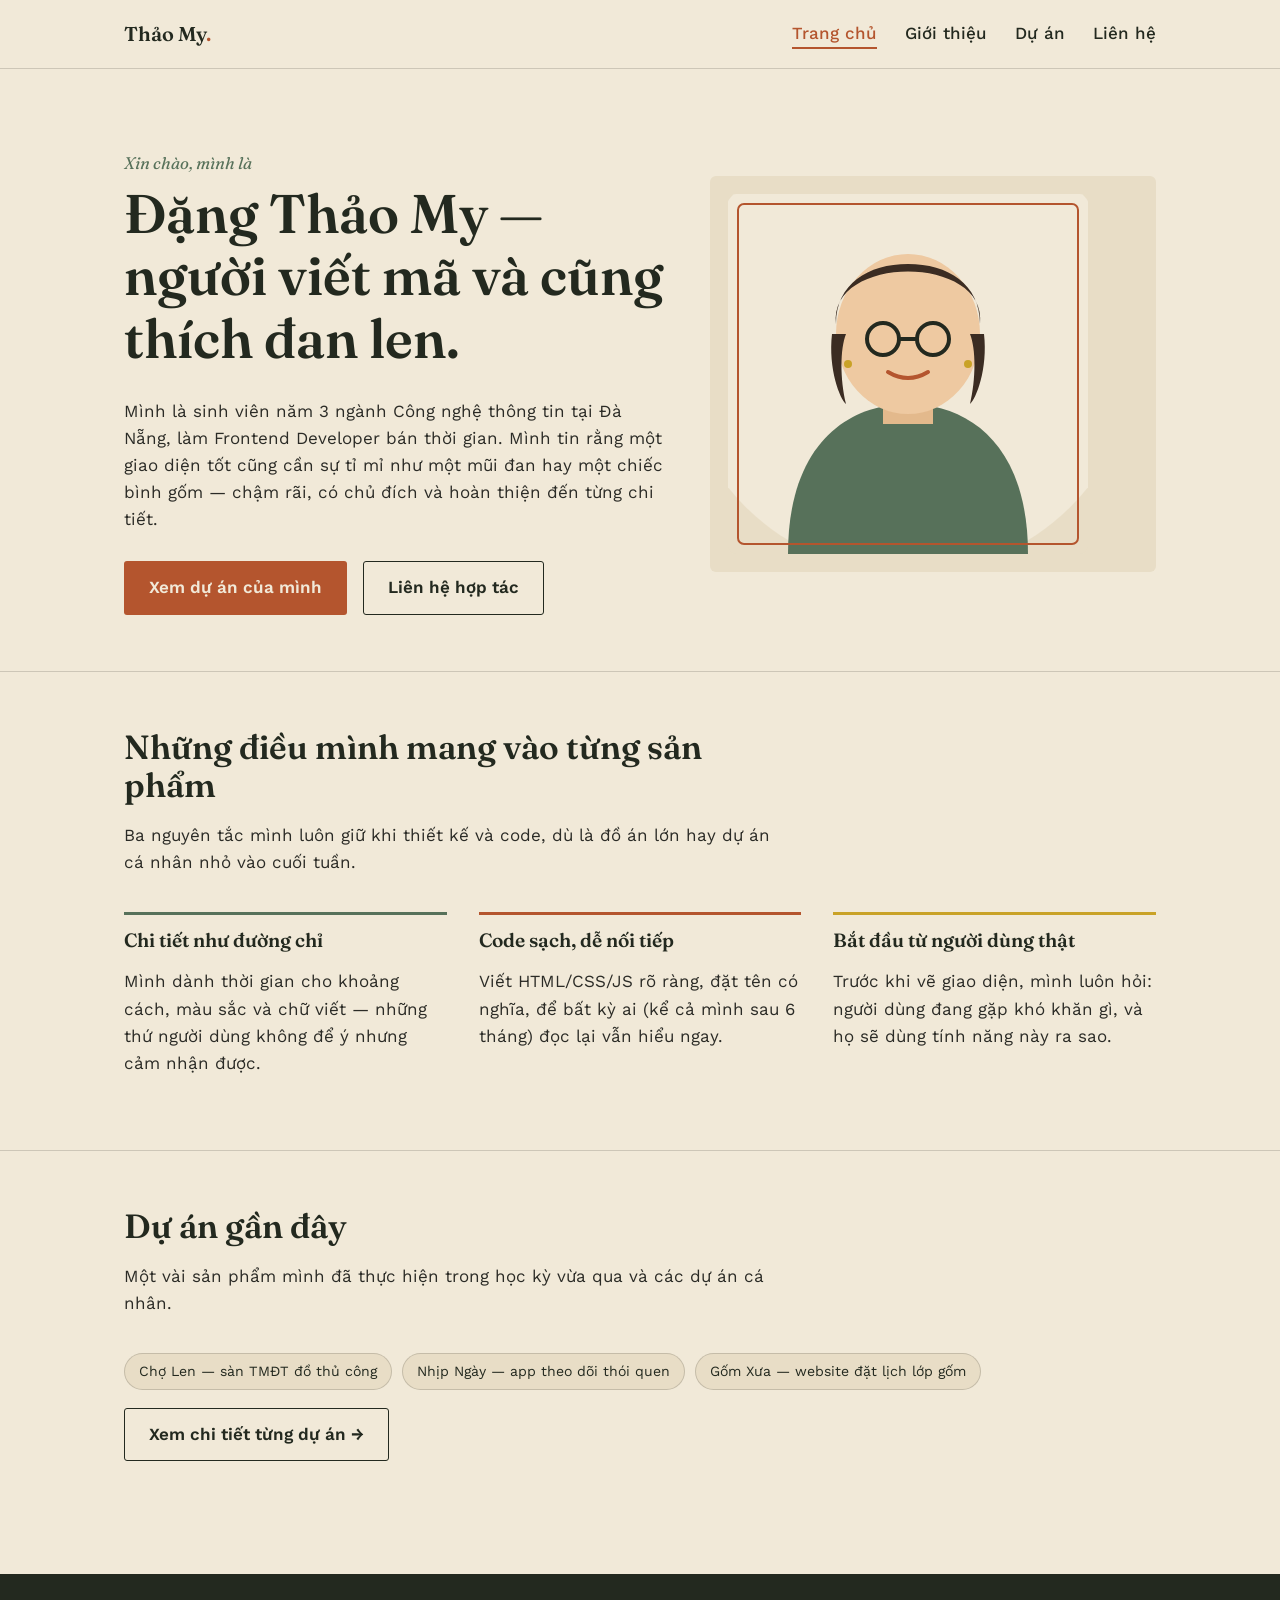
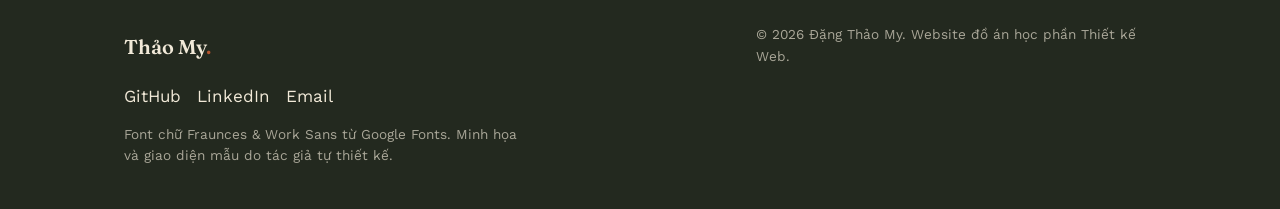
==== index.html @ 8a148832 "Add files via upload" ====
<!DOCTYPE html>
<html lang="vi">
<head>
  <meta charset="UTF-8">
  <meta name="viewport" content="width=device-width, initial-scale=1.0">
  <title>Đặng Thảo My — Frontend Developer &amp; UI Designer</title>
  <meta name="description" content="Hồ sơ cá nhân của Đặng Thảo My, Frontend Developer yêu thích kết hợp lập trình với thủ công.">
  <link rel="icon" type="image/svg+xml" href="images/favicon.svg">
  <link rel="preconnect" href="https://fonts.googleapis.com">
  <link href="https://fonts.googleapis.com/css2?family=Fraunces:wght@500;600&family=Work+Sans:wght@400;500;600&display=swap" rel="stylesheet">
  <link rel="stylesheet" href="css/style.css">
</head>
<body>

  <header class="site-header">
    <div class="wrap">
      <a href="index.html" class="brand">Thảo My<span>.</span></a>
      <nav class="main-nav" aria-label="Điều hướng chính">
        <ul>
          <li><a href="index.html" aria-current="page">Trang chủ</a></li>
          <li><a href="about.html">Giới thiệu</a></li>
          <li><a href="projects.html">Dự án</a></li>
          <li><a href="contact.html">Liên hệ</a></li>
        </ul>
      </nav>
    </div>
  </header>

  <main>
    <section class="hero">
      <div class="wrap">
        <div>
          <p class="hero-eyebrow">Xin chào, mình là</p>
          <h1>Đặng Thảo My — người viết mã và cũng thích đan len.</h1>
          <p>Mình là sinh viên năm 3 ngành Công nghệ thông tin tại Đà Nẵng, làm Frontend Developer bán thời gian. Mình tin rằng một giao diện tốt cũng cần sự tỉ mỉ như một mũi đan hay một chiếc bình gốm — chậm rãi, có chủ đích và hoàn thiện đến từng chi tiết.</p>
          <div class="hero-actions">
            <a href="projects.html" class="btn btn-primary">Xem dự án của mình</a>
            <a href="contact.html" class="btn btn-outline">Liên hệ hợp tác</a>
          </div>
        </div>
        <div class="hero-figure">
          <img src="images/avatar.svg" alt="Minh họa chân dung cách điệu của Đặng Thảo My" width="360" height="360">
        </div>
      </div>
    </section>

    <hr class="section-divider">

    <section>
      <div class="wrap">
        <div class="section-head">
          <h2>Những điều mình mang vào từng sản phẩm</h2>
          <p>Ba nguyên tắc mình luôn giữ khi thiết kế và code, dù là đồ án lớn hay dự án cá nhân nhỏ vào cuối tuần.</p>
        </div>
        <div class="highlight-grid">
          <article>
            <h3>Chi tiết như đường chỉ</h3>
            <p>Mình dành thời gian cho khoảng cách, màu sắc và chữ viết — những thứ người dùng không để ý nhưng cảm nhận được.</p>
          </article>
          <article>
            <h3>Code sạch, dễ nối tiếp</h3>
            <p>Viết HTML/CSS/JS rõ ràng, đặt tên có nghĩa, để bất kỳ ai (kể cả mình sau 6 tháng) đọc lại vẫn hiểu ngay.</p>
          </article>
          <article>
            <h3>Bắt đầu từ người dùng thật</h3>
            <p>Trước khi vẽ giao diện, mình luôn hỏi: người dùng đang gặp khó khăn gì, và họ sẽ dùng tính năng này ra sao.</p>
          </article>
        </div>
      </div>
    </section>

    <hr class="section-divider">

    <section>
      <div class="wrap">
        <div class="section-head">
          <h2>Dự án gần đây</h2>
          <p>Một vài sản phẩm mình đã thực hiện trong học kỳ vừa qua và các dự án cá nhân.</p>
        </div>
        <ul class="tag-row">
          <li>Chợ Len — sàn TMĐT đồ thủ công</li>
          <li>Nhịp Ngày — app theo dõi thói quen</li>
          <li>Gốm Xưa — website đặt lịch lớp gốm</li>
        </ul>
        <p><a href="projects.html" class="btn btn-outline">Xem chi tiết từng dự án →</a></p>
      </div>
    </section>
  </main>

  <footer class="site-footer">
    <div class="wrap">
      <div>
        <p class="brand" style="color:var(--paper)">Thảo My<span>.</span></p>
        <ul class="footer-social">
          <li><a href="https://github.com/" target="_blank" rel="noopener">GitHub</a></li>
          <li><a href="https://www.linkedin.com/" target="_blank" rel="noopener">LinkedIn</a></li>
          <li><a href="mailto:thaomy.dev@example.com">Email</a></li>
        </ul>
        <p class="footer-note">Font chữ Fraunces &amp; Work Sans từ Google Fonts. Minh họa và giao diện mẫu do tác giả tự thiết kế.</p>
      </div>
      <p class="footer-note">© 2026 Đặng Thảo My. Website đồ án học phần Thiết kế Web.</p>
    </div>
  </footer>

</body>
</html>
---- css/style.css ----
/* =========================================================
   Xưởng số của Thảo My — stylesheet dùng chung cho 4 trang
   Font: Fraunces (tiêu đề) & Work Sans (nội dung) từ Google Fonts
   Nguồn font: https://fonts.google.com/specimen/Fraunces
               https://fonts.google.com/specimen/Work+Sans
   ========================================================= */

:root {
  /* -- Bảng màu -- */
  --ink: #23291f;       /* chữ đậm, nền tối */
  --paper: #f1e9d8;     /* nền giấy ấm */
  --paper-soft: #e8ddc6;/* nền phụ, viền */
  --clay: #b4552e;      /* điểm nhấn chính — màu đất nung */
  --moss: #57715a;      /* điểm nhấn phụ — màu lá/chỉ len */
  --thread: #c9a227;    /* điểm nhấn nhỏ — màu chỉ thêu */
  --charcoal: #2b2b26;  /* chữ thường */
  --line: rgba(43, 43, 38, 0.18);

  --serif: "Fraunces", "Georgia", serif;
  --sans: "Work Sans", "Segoe UI", sans-serif;

  --max-width: 1080px;
}

* { box-sizing: border-box; }

html {
  scroll-behavior: smooth;
}

body {
  margin: 0;
  background: var(--paper);
  color: var(--charcoal);
  font-family: var(--sans);
  font-size: 17px;
  line-height: 1.6;
  -webkit-font-smoothing: antialiased;
}

img { max-width: 100%; display: block; }

a {
  color: var(--clay);
  text-decoration: none;
}

:focus-visible {
  outline: 2px solid var(--moss);
  outline-offset: 3px;
}

.wrap {
  max-width: var(--max-width);
  margin: 0 auto;
  padding: 0 24px;
}

h1, h2, h3 {
  font-family: var(--serif);
  color: var(--ink);
  line-height: 1.15;
  margin: 0 0 0.5em;
  font-weight: 600;
}

h1 { font-size: clamp(2.1rem, 5vw, 3.4rem); }
h2 { font-size: clamp(1.5rem, 3.2vw, 2.1rem); }
h3 { font-size: 1.2rem; }

p { max-width: 68ch; }

/* ---------- Header & điều hướng ---------- */
.site-header {
  border-bottom: 1px solid var(--line);
  background: var(--paper);
  position: sticky;
  top: 0;
  z-index: 20;
}

.site-header .wrap {
  display: flex;
  align-items: center;
  justify-content: space-between;
  padding-top: 18px;
  padding-bottom: 18px;
  gap: 16px;
  flex-wrap: wrap;
}

.brand {
  font-family: var(--serif);
  font-size: 1.25rem;
  color: var(--ink);
  font-weight: 600;
}

.brand span { color: var(--clay); }

.main-nav ul {
  list-style: none;
  display: flex;
  gap: 28px;
  margin: 0;
  padding: 0;
}

.main-nav a {
  color: var(--ink);
  font-weight: 500;
  position: relative;
  padding: 4px 0;
}

.main-nav a::after {
  content: "";
  position: absolute;
  left: 0;
  bottom: -2px;
  width: 0;
  height: 2px;
  background: var(--clay);
  transition: width 0.2s ease;
}

.main-nav a:hover::after,
.main-nav a[aria-current="page"]::after {
  width: 100%;
}

.main-nav a[aria-current="page"] {
  color: var(--clay);
}

/* ---------- Hero (trang chủ) ---------- */
.hero {
  padding: 64px 0 56px;
}

.hero .wrap {
  display: grid;
  grid-template-columns: 1.1fr 0.9fr;
  gap: 40px;
  align-items: center;
}

.hero-eyebrow {
  font-family: var(--serif);
  font-style: italic;
  color: var(--moss);
  margin-bottom: 6px;
  font-size: 1.05rem;
}

.hero-actions {
  display: flex;
  gap: 16px;
  margin-top: 28px;
  flex-wrap: wrap;
}

.btn {
  display: inline-block;
  padding: 12px 24px;
  border-radius: 3px;
  font-weight: 600;
  border: 1px solid transparent;
}

.btn-primary {
  background: var(--clay);
  color: var(--paper);
}

.btn-primary:hover { background: #99451f; }

.btn-outline {
  border-color: var(--ink);
  color: var(--ink);
}

.btn-outline:hover {
  border-color: var(--clay);
  color: var(--clay);
}

.hero-figure {
  background: var(--paper-soft);
  border-radius: 6px;
  padding: 18px;
}

/* ---------- Khối nội dung chung ---------- */
section { padding: 56px 0; }

.section-divider {
  border: none;
  border-top: 1px solid var(--line);
  margin: 0;
}

.section-head {
  max-width: 60ch;
  margin-bottom: 36px;
}

.tag-row {
  display: flex;
  flex-wrap: wrap;
  gap: 10px;
  margin: 18px 0;
  padding: 0;
  list-style: none;
}

.tag-row li {
  border: 1px solid var(--line);
  padding: 6px 14px;
  border-radius: 20px;
  font-size: 0.88rem;
  color: var(--ink);
  background: var(--paper-soft);
}

/* ---------- Lưới kỹ năng / điểm nổi bật ---------- */
.highlight-grid {
  display: grid;
  grid-template-columns: repeat(3, 1fr);
  gap: 32px;
}

.highlight-grid article {
  border-top: 3px solid var(--moss);
  padding-top: 14px;
}

.highlight-grid article:nth-child(2) { border-top-color: var(--clay); }
.highlight-grid article:nth-child(3) { border-top-color: var(--thread); }

/* ---------- Dòng thời gian (about) ---------- */
.timeline {
  list-style: none;
  margin: 0;
  padding: 0;
  border-left: 2px solid var(--line);
}

.timeline li {
  position: relative;
  padding: 4px 0 32px 28px;
}

.timeline li::before {
  content: "";
  position: absolute;
  left: -7px;
  top: 8px;
  width: 12px;
  height: 12px;
  border-radius: 50%;
  background: var(--paper);
  border: 2px solid var(--clay);
}

.timeline time {
  display: block;
  font-family: var(--serif);
  font-style: italic;
  color: var(--moss);
  margin-bottom: 4px;
}

/* ---------- Danh mục dự án (kiểu sổ tay xưởng) ---------- */
.project-entry {
  display: grid;
  grid-template-columns: 0.85fr 1.15fr;
  gap: 36px;
  padding: 40px 0;
  align-items: center;
  border-bottom: 1px solid var(--line);
}

.project-entry:first-of-type { padding-top: 0; }

.project-entry:nth-child(even) { direction: rtl; }
.project-entry:nth-child(even) > * { direction: ltr; }

.project-no {
  font-family: var(--serif);
  color: var(--thread);
  font-style: italic;
  font-size: 1rem;
  display: block;
  margin-bottom: 6px;
}

.project-figure {
  background: var(--paper-soft);
  border-radius: 6px;
  padding: 14px;
}

.project-meta {
  display: flex;
  flex-wrap: wrap;
  gap: 8px;
  margin: 14px 0 18px;
  padding: 0;
  list-style: none;
  font-size: 0.85rem;
  color: var(--moss);
  font-weight: 600;
}

.project-meta li::after { content: "·"; margin-left: 8px; color: var(--line); }
.project-meta li:last-child::after { content: none; }

.project-links a {
  font-weight: 600;
  margin-right: 18px;
}

/* ---------- Liên hệ ---------- */
.contact-grid {
  display: grid;
  grid-template-columns: 1fr 1fr;
  gap: 48px;
}

.contact-form {
  display: grid;
  gap: 16px;
}

.contact-form label {
  display: block;
  font-weight: 600;
  margin-bottom: 6px;
  color: var(--ink);
}

.contact-form input,
.contact-form textarea {
  width: 100%;
  font-family: var(--sans);
  font-size: 1rem;
  padding: 10px 12px;
  border: 1px solid var(--line);
  border-radius: 4px;
  background: #fffdf8;
  color: var(--charcoal);
}

.contact-form textarea { resize: vertical; min-height: 130px; }

.contact-info ul {
  list-style: none;
  padding: 0;
  margin: 20px 0;
}

.contact-info li { margin-bottom: 14px; }

.contact-info .label {
  display: block;
  font-size: 0.82rem;
  text-transform: none;
  color: var(--moss);
  font-weight: 600;
  margin-bottom: 2px;
}

/* ---------- Chân trang ---------- */
.site-footer {
  border-top: 1px solid var(--line);
  background: var(--ink);
  color: var(--paper-soft);
  padding: 36px 0 28px;
  margin-top: 40px;
}

.site-footer .wrap {
  display: flex;
  justify-content: space-between;
  flex-wrap: wrap;
  gap: 18px;
  align-items: flex-start;
}

.site-footer a { color: var(--paper); }
.site-footer a:hover { color: var(--thread); }

.footer-note {
  font-size: 0.85rem;
  color: rgba(241, 233, 216, 0.65);
  max-width: 50ch;
}

.footer-social {
  display: flex;
  gap: 16px;
  list-style: none;
  padding: 0;
  margin: 0 0 10px;
}

/* ---------- Trang giới thiệu doanh thu / layout 2 cột ---------- */
.two-col {
  display: grid;
  grid-template-columns: 1fr 1fr;
  gap: 48px;
  align-items: start;
}

/* ---------- Responsive: điện thoại & máy tính bảng ---------- */
@media (max-width: 860px) {
  .hero .wrap,
  .two-col,
  .contact-grid {
    grid-template-columns: 1fr;
  }

  .hero-figure { order: -1; max-width: 280px; margin: 0 auto; }

  .highlight-grid { grid-template-columns: 1fr; gap: 28px; }

  .project-entry,
  .project-entry:nth-child(even) {
    grid-template-columns: 1fr;
    direction: ltr;
  }

  .project-figure { max-width: 320px; margin: 0 auto; }
}

@media (max-width: 600px) {
  .site-header .wrap { flex-direction: column; align-items: flex-start; gap: 10px; }
  .main-nav ul { gap: 18px; flex-wrap: wrap; }
  section { padding: 40px 0; }
  .site-footer .wrap { flex-direction: column; }
}
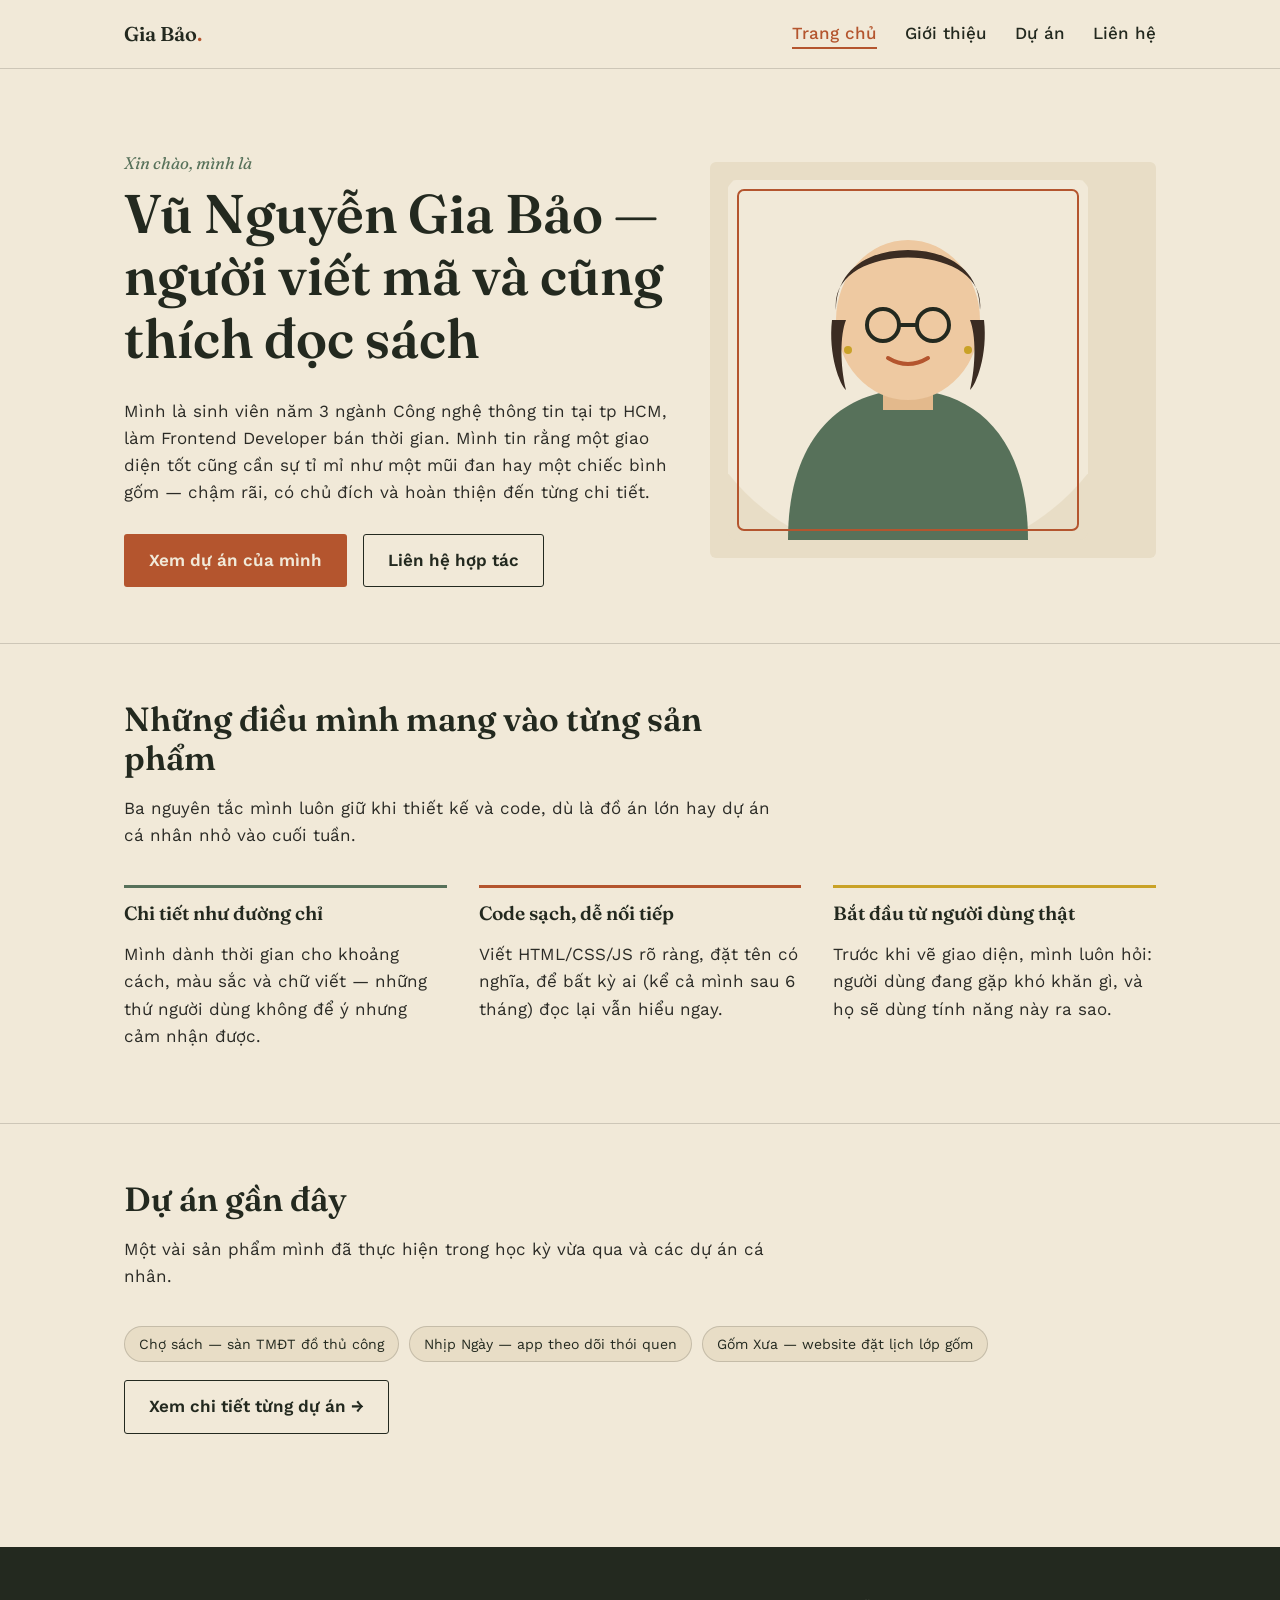
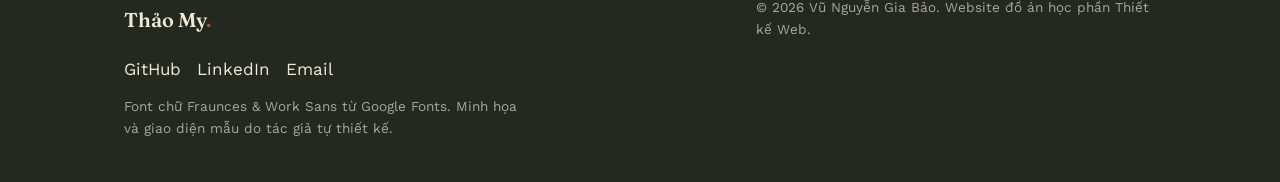
==== commit ca19075e: "Update index.html" ====
--- a/index.html
+++ b/index.html
@@ -3,7 +3,7 @@
 <head>
   <meta charset="UTF-8">
   <meta name="viewport" content="width=device-width, initial-scale=1.0">
-  <title>Đặng Thảo My — Frontend Developer &amp; UI Designer</title>
+  <title>Vũ Nguyễn Gia Bảo — Frontend Developer &amp; UI Designer</title>
   <meta name="description" content="Hồ sơ cá nhân của Đặng Thảo My, Frontend Developer yêu thích kết hợp lập trình với thủ công.">
   <link rel="icon" type="image/svg+xml" href="images/favicon.svg">
   <link rel="preconnect" href="https://fonts.googleapis.com">
@@ -14,7 +14,7 @@
 
   <header class="site-header">
     <div class="wrap">
-      <a href="index.html" class="brand">Thảo My<span>.</span></a>
+      <a href="index.html" class="brand">Gia Bảo<span>.</span></a>
       <nav class="main-nav" aria-label="Điều hướng chính">
         <ul>
           <li><a href="index.html" aria-current="page">Trang chủ</a></li>
@@ -31,8 +31,8 @@
       <div class="wrap">
         <div>
           <p class="hero-eyebrow">Xin chào, mình là</p>
-          <h1>Đặng Thảo My — người viết mã và cũng thích đan len.</h1>
-          <p>Mình là sinh viên năm 3 ngành Công nghệ thông tin tại Đà Nẵng, làm Frontend Developer bán thời gian. Mình tin rằng một giao diện tốt cũng cần sự tỉ mỉ như một mũi đan hay một chiếc bình gốm — chậm rãi, có chủ đích và hoàn thiện đến từng chi tiết.</p>
+          <h1>Vũ Nguyễn Gia Bảo — người viết mã và cũng thích đọc sách</h1>
+          <p>Mình là sinh viên năm 3 ngành Công nghệ thông tin tại tp HCM, làm Frontend Developer bán thời gian. Mình tin rằng một giao diện tốt cũng cần sự tỉ mỉ như một mũi đan hay một chiếc bình gốm — chậm rãi, có chủ đích và hoàn thiện đến từng chi tiết.</p>
           <div class="hero-actions">
             <a href="projects.html" class="btn btn-primary">Xem dự án của mình</a>
             <a href="contact.html" class="btn btn-outline">Liên hệ hợp tác</a>
@@ -78,7 +78,7 @@
           <p>Một vài sản phẩm mình đã thực hiện trong học kỳ vừa qua và các dự án cá nhân.</p>
         </div>
         <ul class="tag-row">
-          <li>Chợ Len — sàn TMĐT đồ thủ công</li>
+          <li>Chợ sách — sàn TMĐT đồ thủ công</li>
           <li>Nhịp Ngày — app theo dõi thói quen</li>
           <li>Gốm Xưa — website đặt lịch lớp gốm</li>
         </ul>
@@ -94,11 +94,11 @@
         <ul class="footer-social">
           <li><a href="https://github.com/" target="_blank" rel="noopener">GitHub</a></li>
           <li><a href="https://www.linkedin.com/" target="_blank" rel="noopener">LinkedIn</a></li>
-          <li><a href="mailto:thaomy.dev@example.com">Email</a></li>
+          <li><a href="mailto:giabao07.dev@example.com">Email</a></li>
         </ul>
         <p class="footer-note">Font chữ Fraunces &amp; Work Sans từ Google Fonts. Minh họa và giao diện mẫu do tác giả tự thiết kế.</p>
       </div>
-      <p class="footer-note">© 2026 Đặng Thảo My. Website đồ án học phần Thiết kế Web.</p>
+      <p class="footer-note">© 2026 Vũ Nguyễn Gia Bảo. Website đồ án học phần Thiết kế Web.</p>
     </div>
   </footer>
 
